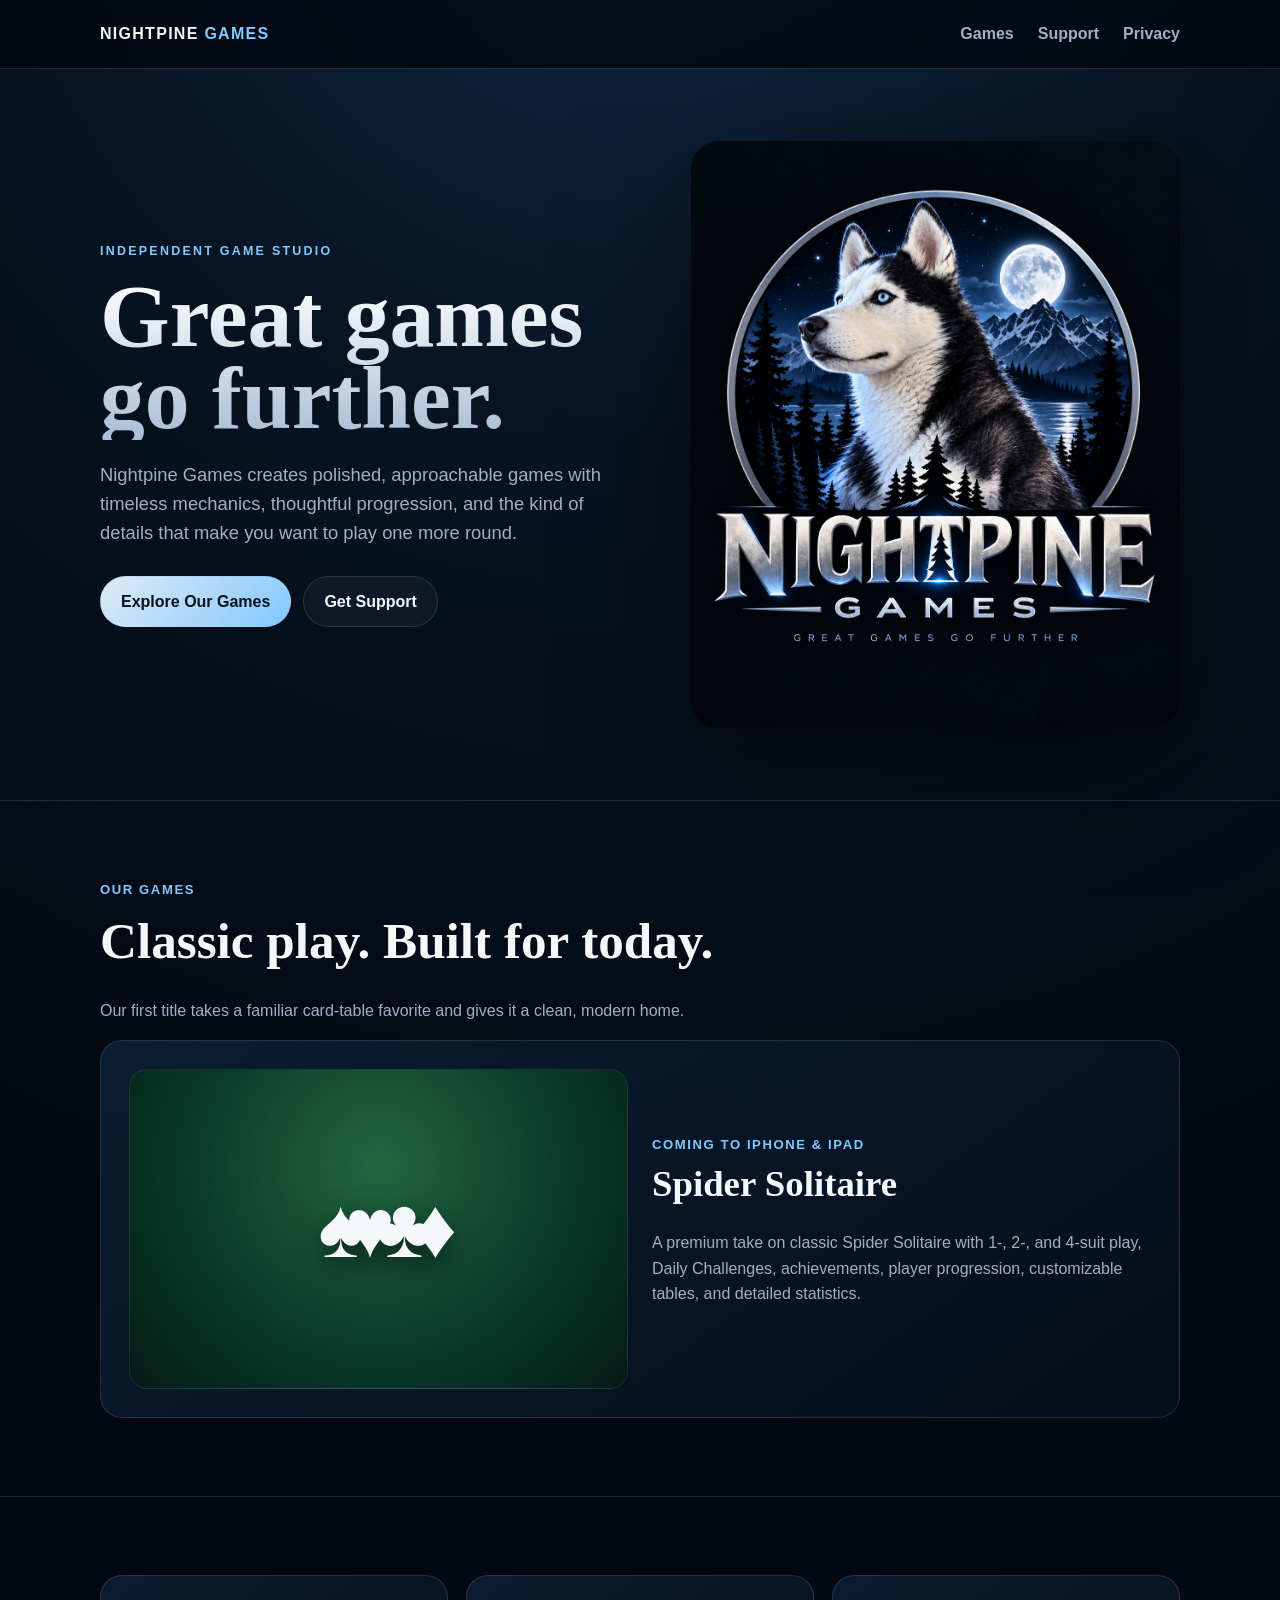
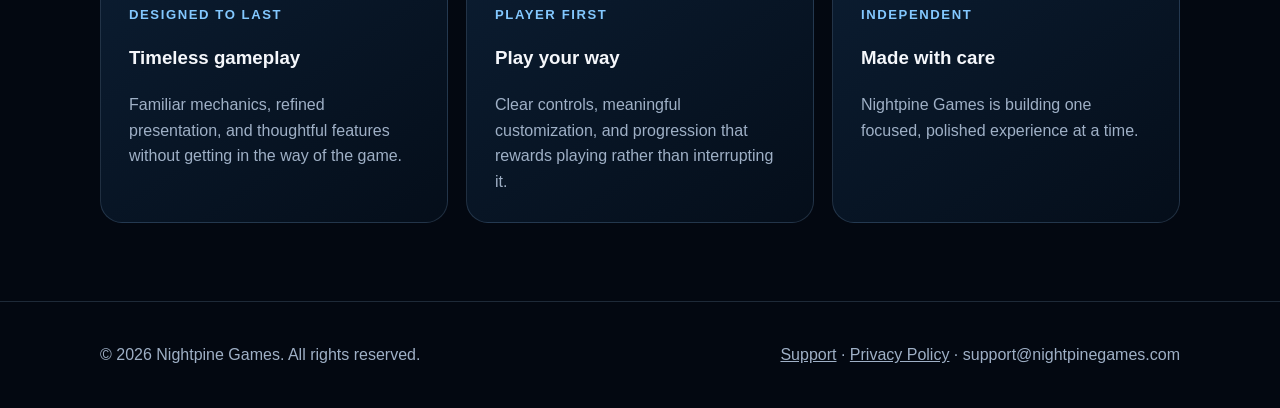
==== index.html @ f90f4d19 "Add files via upload" ====
<!doctype html><html lang="en"><head><meta charset="utf-8"><meta name="viewport" content="width=device-width,initial-scale=1"><title>Nightpine Games</title><meta name="description" content="Nightpine Games creates polished games built for one more hand, one more challenge, and one more win."><link rel="stylesheet" href="style.css"></head><body><header><nav class="wrap"><a class="brand" href="index.html">NIGHTPINE <span>GAMES</span></a><div class="links"><a href="#games">Games</a><a href="support.html">Support</a><a href="privacy.html">Privacy</a></div></nav></header><main><div class="wrap hero"><div class="hero-copy"><div class="eyebrow">Independent Game Studio</div><h1>Great games go further.</h1><p>Nightpine Games creates polished, approachable games with timeless mechanics, thoughtful progression, and the kind of details that make you want to play one more round.</p><div class="actions"><a class="btn primary" href="#games">Explore Our Games</a><a class="btn secondary" href="support.html">Get Support</a></div></div><img class="logo" src="nightpine-logo.png" alt="Nightpine Games logo featuring a husky, moonlit mountains and pine trees"></div><section id="games"><div class="wrap"><div class="meta">Our Games</div><h2>Classic play. Built for today.</h2><p class="lead">Our first title takes a familiar card-table favorite and gives it a clean, modern home.</p><div class="card game"><div class="game-art"><div class="cards">♠️♥️♣️♦️</div></div><div><div class="meta">Coming to iPhone & iPad</div><h2 style="font-size:2.3rem">Spider Solitaire</h2><p class="lead">A premium take on classic Spider Solitaire with 1-, 2-, and 4-suit play, Daily Challenges, achievements, player progression, customizable tables, and detailed statistics.</p></div></div></div></section><section><div class="wrap"><div class="grid"><div class="card"><div class="meta">Designed to Last</div><h3>Timeless gameplay</h3><p>Familiar mechanics, refined presentation, and thoughtful features without getting in the way of the game.</p></div><div class="card"><div class="meta">Player First</div><h3>Play your way</h3><p>Clear controls, meaningful customization, and progression that rewards playing rather than interrupting it.</p></div><div class="card"><div class="meta">Independent</div><h3>Made with care</h3><p>Nightpine Games is building one focused, polished experience at a time.</p></div></div></div></section></main><footer><div class="wrap"><div>© 2026 Nightpine Games. All rights reserved.</div><div><a href="support.html">Support</a> · <a href="privacy.html">Privacy Policy</a> · support@nightpinegames.com</div></div></footer></body></html>
---- style.css ----
:root{--bg:#030811;--panel:#071321;--text:#f5f7fb;--muted:#9fb0c6;--ice:#83c8ff;--silver:#d8e2ef;--line:rgba(153,196,232,.18)}*{box-sizing:border-box}html{scroll-behavior:smooth}body{margin:0;font-family:Inter,-apple-system,BlinkMacSystemFont,"Segoe UI",sans-serif;background:radial-gradient(circle at 50% -10%,#102b4a 0,#071321 28%,#030811 65%);color:var(--text);line-height:1.6}a{color:inherit}.wrap{width:min(1080px,calc(100% - 36px));margin:auto}header{position:sticky;top:0;z-index:10;background:rgba(3,8,17,.82);backdrop-filter:blur(16px);border-bottom:1px solid var(--line)}nav{height:68px;display:flex;align-items:center;justify-content:space-between}.brand{font-weight:800;letter-spacing:.08em;text-decoration:none}.brand span{color:var(--ice)}.links{display:flex;gap:24px}.links a{text-decoration:none;color:var(--muted);font-weight:600}.links a:hover{color:#fff}.hero{min-height:720px;display:grid;grid-template-columns:1.05fr .95fr;align-items:center;gap:50px;padding:72px 0}.eyebrow{color:var(--ice);font-weight:800;letter-spacing:.18em;font-size:.78rem;text-transform:uppercase}.hero h1{font-family:Georgia,serif;font-size:clamp(3.2rem,7vw,6.5rem);line-height:.92;margin:.15em 0 .22em;background:linear-gradient(#fff,#a9bed5);-webkit-background-clip:text;color:transparent}.hero p{font-size:1.15rem;color:var(--muted);max-width:620px}.logo{width:100%;filter:drop-shadow(0 30px 60px rgba(0,0,0,.5));border-radius:28px}.actions{display:flex;gap:12px;margin-top:28px;flex-wrap:wrap}.btn{display:inline-block;text-decoration:none;border-radius:999px;padding:12px 20px;font-weight:800;border:1px solid var(--line)}.btn.primary{background:linear-gradient(135deg,#dfeaf5,#83c8ff);color:#06111d}.btn.secondary{background:rgba(255,255,255,.04)}section{padding:78px 0;border-top:1px solid var(--line)}h2{font-family:Georgia,serif;font-size:clamp(2rem,4vw,3.4rem);margin:0 0 14px}.lead{color:var(--muted);max-width:720px}.card{background:linear-gradient(145deg,rgba(12,31,52,.9),rgba(5,15,27,.92));border:1px solid var(--line);border-radius:22px;padding:28px}.game{display:grid;grid-template-columns:1fr 1fr;gap:24px;align-items:center}.game-art{min-height:320px;border-radius:18px;background:radial-gradient(circle at 50% 30%,#236742,#0b3d2c 52%,#041b15);display:grid;place-items:center;border:1px solid rgba(255,255,255,.08);overflow:hidden}.cards{font-size:84px;letter-spacing:-18px;filter:drop-shadow(0 12px 16px #0008)}.meta{color:var(--ice);font-size:.82rem;letter-spacing:.12em;font-weight:800;text-transform:uppercase}.grid{display:grid;grid-template-columns:repeat(3,1fr);gap:18px}.grid .card p{color:var(--muted);margin-bottom:0}footer{padding:40px 0;color:var(--muted);border-top:1px solid var(--line)}footer .wrap{display:flex;justify-content:space-between;gap:24px;flex-wrap:wrap}.legal{padding:70px 0 100px}.legal article{max-width:820px}.legal h1{font-family:Georgia,serif;font-size:clamp(2.6rem,6vw,4.8rem);margin:.2em 0}.legal h2{font-family:inherit;font-size:1.25rem;margin-top:34px}.legal p,.legal li{color:var(--muted)}.legal a{color:var(--ice)}@media(max-width:760px){.links{gap:14px;font-size:.9rem}.hero{grid-template-columns:1fr;min-height:auto;padding:48px 0}.hero-copy{text-align:center}.hero p{margin-left:auto;margin-right:auto}.actions{justify-content:center}.logo{max-width:540px;margin:auto}.game,.grid{grid-template-columns:1fr}.game-art{min-height:240px}.cards{font-size:64px}}
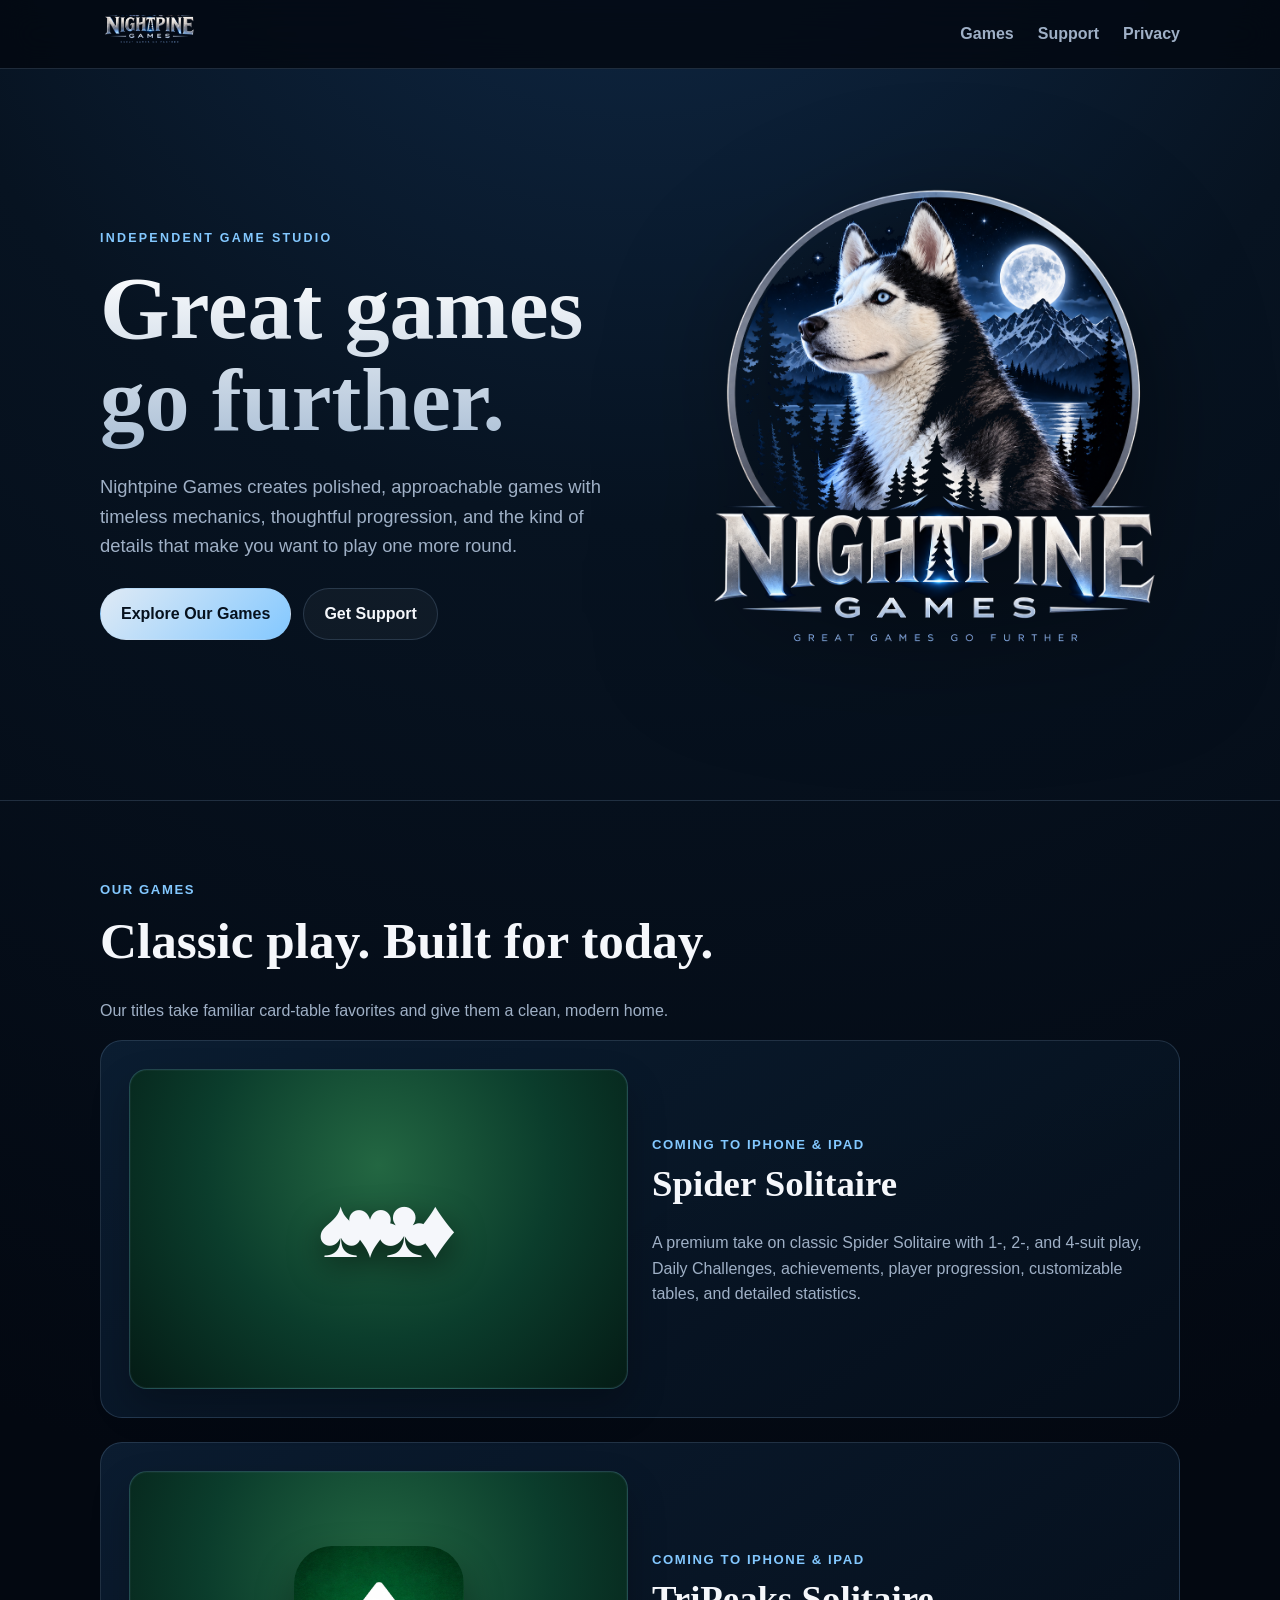
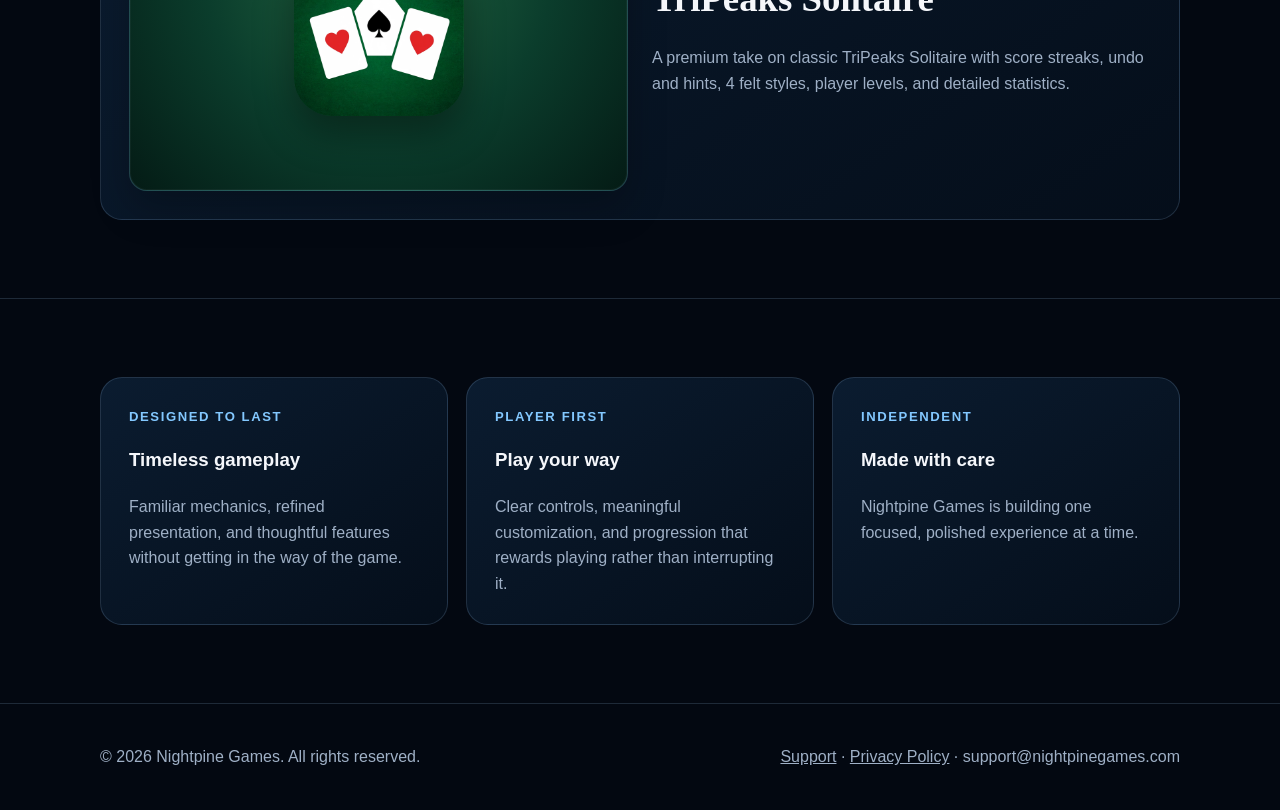
==== commit 4f689d61: "Add TriPeaks Solitaire card, transparent logo, nav logo with pine-tree-in-T - Replace nightpine-logo" ====
--- a/index.html
+++ b/index.html
@@ -1 +1 @@
-<!doctype html><html lang="en"><head><meta charset="utf-8"><meta name="viewport" content="width=device-width,initial-scale=1"><title>Nightpine Games</title><meta name="description" content="Nightpine Games creates polished games built for one more hand, one more challenge, and one more win."><link rel="stylesheet" href="style.css"></head><body><header><nav class="wrap"><a class="brand" href="index.html">NIGHTPINE <span>GAMES</span></a><div class="links"><a href="#games">Games</a><a href="support.html">Support</a><a href="privacy.html">Privacy</a></div></nav></header><main><div class="wrap hero"><div class="hero-copy"><div class="eyebrow">Independent Game Studio</div><h1>Great games go further.</h1><p>Nightpine Games creates polished, approachable games with timeless mechanics, thoughtful progression, and the kind of details that make you want to play one more round.</p><div class="actions"><a class="btn primary" href="#games">Explore Our Games</a><a class="btn secondary" href="support.html">Get Support</a></div></div><img class="logo" src="nightpine-logo.png" alt="Nightpine Games logo featuring a husky, moonlit mountains and pine trees"></div><section id="games"><div class="wrap"><div class="meta">Our Games</div><h2>Classic play. Built for today.</h2><p class="lead">Our first title takes a familiar card-table favorite and gives it a clean, modern home.</p><div class="card game"><div class="game-art"><div class="cards">♠️♥️♣️♦️</div></div><div><div class="meta">Coming to iPhone & iPad</div><h2 style="font-size:2.3rem">Spider Solitaire</h2><p class="lead">A premium take on classic Spider Solitaire with 1-, 2-, and 4-suit play, Daily Challenges, achievements, player progression, customizable tables, and detailed statistics.</p></div></div></div></section><section><div class="wrap"><div class="grid"><div class="card"><div class="meta">Designed to Last</div><h3>Timeless gameplay</h3><p>Familiar mechanics, refined presentation, and thoughtful features without getting in the way of the game.</p></div><div class="card"><div class="meta">Player First</div><h3>Play your way</h3><p>Clear controls, meaningful customization, and progression that rewards playing rather than interrupting it.</p></div><div class="card"><div class="meta">Independent</div><h3>Made with care</h3><p>Nightpine Games is building one focused, polished experience at a time.</p></div></div></div></section></main><footer><div class="wrap"><div>© 2026 Nightpine Games. All rights reserved.</div><div><a href="support.html">Support</a> · <a href="privacy.html">Privacy Policy</a> · support@nightpinegames.com</div></div></footer></body></html>
+<!doctype html><html lang="en"><head><meta charset="utf-8"><meta name="viewport" content="width=device-width,initial-scale=1"><title>Nightpine Games</title><meta name="description" content="Nightpine Games creates polished games built for one more hand, one more challenge, and one more win."><link rel="stylesheet" href="style.css"></head><body><header><nav class="wrap"><a class="brand" href="index.html"><img src="nightpine-nav-logo.png" alt="Nightpine Games" style="height:38px;display:block;"></a><div class="links"><a href="#games">Games</a><a href="support.html">Support</a><a href="privacy.html">Privacy</a></div></nav></header><main><div class="wrap hero"><div class="hero-copy"><div class="eyebrow">Independent Game Studio</div><h1>Great games go further.</h1><p>Nightpine Games creates polished, approachable games with timeless mechanics, thoughtful progression, and the kind of details that make you want to play one more round.</p><div class="actions"><a class="btn primary" href="#games">Explore Our Games</a><a class="btn secondary" href="support.html">Get Support</a></div></div><img class="logo" src="nightpine-logo.png" alt="Nightpine Games logo featuring a husky, moonlit mountains and pine trees"></div><section id="games"><div class="wrap"><div class="meta">Our Games</div><h2>Classic play. Built for today.</h2><p class="lead">Our titles take familiar card-table favorites and give them a clean, modern home.</p><div class="card game"><div class="game-art"><div class="cards">♠️♥️♣️♦️</div></div><div><div class="meta">Coming to iPhone & iPad</div><h2 style="font-size:2.3rem">Spider Solitaire</h2><p class="lead">A premium take on classic Spider Solitaire with 1-, 2-, and 4-suit play, Daily Challenges, achievements, player progression, customizable tables, and detailed statistics.</p></div></div><div class="card game" style="margin-top:24px;"><div class="game-art"><img src="tripeaks-icon.png" alt="TriPeaks Solitaire app icon" style="width:170px;height:170px;border-radius:38px;box-shadow:0 18px 38px rgba(0,0,0,.4);"></div><div><div class="meta">Coming to iPhone & iPad</div><h2 style="font-size:2.3rem">TriPeaks Solitaire</h2><p class="lead">A premium take on classic TriPeaks Solitaire with score streaks, undo and hints, 4 felt styles, player levels, and detailed statistics.</p></div></div></div></section><section><div class="wrap"><div class="grid"><div class="card"><div class="meta">Designed to Last</div><h3>Timeless gameplay</h3><p>Familiar mechanics, refined presentation, and thoughtful features without getting in the way of the game.</p></div><div class="card"><div class="meta">Player First</div><h3>Play your way</h3><p>Clear controls, meaningful customization, and progression that rewards playing rather than interrupting it.</p></div><div class="card"><div class="meta">Independent</div><h3>Made with care</h3><p>Nightpine Games is building one focused, polished experience at a time.</p></div></div></div></section></main><footer><div class="wrap"><div>© 2026 Nightpine Games. All rights reserved.</div><div><a href="support.html">Support</a> · <a href="privacy.html">Privacy Policy</a> · support@nightpinegames.com</div></div></footer></body></html>
--- a/style.css
+++ b/style.css
@@ -1 +1 @@
-:root{--bg:#030811;--panel:#071321;--text:#f5f7fb;--muted:#9fb0c6;--ice:#83c8ff;--silver:#d8e2ef;--line:rgba(153,196,232,.18)}*{box-sizing:border-box}html{scroll-behavior:smooth}body{margin:0;font-family:Inter,-apple-system,BlinkMacSystemFont,"Segoe UI",sans-serif;background:radial-gradient(circle at 50% -10%,#102b4a 0,#071321 28%,#030811 65%);color:var(--text);line-height:1.6}a{color:inherit}.wrap{width:min(1080px,calc(100% - 36px));margin:auto}header{position:sticky;top:0;z-index:10;background:rgba(3,8,17,.82);backdrop-filter:blur(16px);border-bottom:1px solid var(--line)}nav{height:68px;display:flex;align-items:center;justify-content:space-between}.brand{font-weight:800;letter-spacing:.08em;text-decoration:none}.brand span{color:var(--ice)}.links{display:flex;gap:24px}.links a{text-decoration:none;color:var(--muted);font-weight:600}.links a:hover{color:#fff}.hero{min-height:720px;display:grid;grid-template-columns:1.05fr .95fr;align-items:center;gap:50px;padding:72px 0}.eyebrow{color:var(--ice);font-weight:800;letter-spacing:.18em;font-size:.78rem;text-transform:uppercase}.hero h1{font-family:Georgia,serif;font-size:clamp(3.2rem,7vw,6.5rem);line-height:.92;margin:.15em 0 .22em;background:linear-gradient(#fff,#a9bed5);-webkit-background-clip:text;color:transparent}.hero p{font-size:1.15rem;color:var(--muted);max-width:620px}.logo{width:100%;filter:drop-shadow(0 30px 60px rgba(0,0,0,.5));border-radius:28px}.actions{display:flex;gap:12px;margin-top:28px;flex-wrap:wrap}.btn{display:inline-block;text-decoration:none;border-radius:999px;padding:12px 20px;font-weight:800;border:1px solid var(--line)}.btn.primary{background:linear-gradient(135deg,#dfeaf5,#83c8ff);color:#06111d}.btn.secondary{background:rgba(255,255,255,.04)}section{padding:78px 0;border-top:1px solid var(--line)}h2{font-family:Georgia,serif;font-size:clamp(2rem,4vw,3.4rem);margin:0 0 14px}.lead{color:var(--muted);max-width:720px}.card{background:linear-gradient(145deg,rgba(12,31,52,.9),rgba(5,15,27,.92));border:1px solid var(--line);border-radius:22px;padding:28px}.game{display:grid;grid-template-columns:1fr 1fr;gap:24px;align-items:center}.game-art{min-height:320px;border-radius:18px;background:radial-gradient(circle at 50% 30%,#236742,#0b3d2c 52%,#041b15);display:grid;place-items:center;border:1px solid rgba(255,255,255,.08);overflow:hidden}.cards{font-size:84px;letter-spacing:-18px;filter:drop-shadow(0 12px 16px #0008)}.meta{color:var(--ice);font-size:.82rem;letter-spacing:.12em;font-weight:800;text-transform:uppercase}.grid{display:grid;grid-template-columns:repeat(3,1fr);gap:18px}.grid .card p{color:var(--muted);margin-bottom:0}footer{padding:40px 0;color:var(--muted);border-top:1px solid var(--line)}footer .wrap{display:flex;justify-content:space-between;gap:24px;flex-wrap:wrap}.legal{padding:70px 0 100px}.legal article{max-width:820px}.legal h1{font-family:Georgia,serif;font-size:clamp(2.6rem,6vw,4.8rem);margin:.2em 0}.legal h2{font-family:inherit;font-size:1.25rem;margin-top:34px}.legal p,.legal li{color:var(--muted)}.legal a{color:var(--ice)}@media(max-width:760px){.links{gap:14px;font-size:.9rem}.hero{grid-template-columns:1fr;min-height:auto;padding:48px 0}.hero-copy{text-align:center}.hero p{margin-left:auto;margin-right:auto}.actions{justify-content:center}.logo{max-width:540px;margin:auto}.game,.grid{grid-template-columns:1fr}.game-art{min-height:240px}.cards{font-size:64px}}
+:root{--bg:#030811;--panel:#071321;--text:#f5f7fb;--muted:#9fb0c6;--ice:#83c8ff;--silver:#d8e2ef;--line:rgba(153,196,232,.18)}*{box-sizing:border-box}html{scroll-behavior:smooth}body{margin:0;font-family:Inter,-apple-system,BlinkMacSystemFont,"Segoe UI",sans-serif;background:radial-gradient(circle at 50% -10%,#102b4a 0,#071321 28%,#030811 65%);color:var(--text);line-height:1.6}a{color:inherit}.wrap{width:min(1080px,calc(100% - 36px));margin:auto}header{position:sticky;top:0;z-index:10;background:rgba(3,8,17,.82);backdrop-filter:blur(16px);border-bottom:1px solid var(--line)}nav{height:68px;display:flex;align-items:center;justify-content:space-between}.brand{font-weight:800;letter-spacing:.08em;text-decoration:none}.brand span{color:var(--ice)}.links{display:flex;gap:24px}.links a{text-decoration:none;color:var(--muted);font-weight:600}.links a:hover{color:#fff}.hero{min-height:720px;display:grid;grid-template-columns:1.05fr .95fr;align-items:center;gap:50px;padding:72px 0}.eyebrow{color:var(--ice);font-weight:800;letter-spacing:.18em;font-size:.78rem;text-transform:uppercase}.hero h1{font-family:Georgia,serif;font-size:clamp(3.2rem,7vw,6.5rem);line-height:1.02;margin:.15em 0 .22em;padding-bottom:.08em;background:linear-gradient(#fff,#a9bed5);-webkit-background-clip:text;color:transparent}.hero p{font-size:1.15rem;color:var(--muted);max-width:620px}.logo{width:100%;filter:drop-shadow(0 30px 60px rgba(0,0,0,.5));border-radius:28px}.actions{display:flex;gap:12px;margin-top:28px;flex-wrap:wrap}.btn{display:inline-block;text-decoration:none;border-radius:999px;padding:12px 20px;font-weight:800;border:1px solid var(--line)}.btn.primary{background:linear-gradient(135deg,#dfeaf5,#83c8ff);color:#06111d}.btn.secondary{background:rgba(255,255,255,.04)}section{padding:78px 0;border-top:1px solid var(--line);scroll-margin-top:68px}h2{font-family:Georgia,serif;font-size:clamp(2rem,4vw,3.4rem);margin:0 0 14px}.lead{color:var(--muted);max-width:720px}.card{background:linear-gradient(145deg,rgba(12,31,52,.9),rgba(5,15,27,.92));border:1px solid var(--line);border-radius:22px;padding:28px}.game{display:grid;grid-template-columns:1fr 1fr;gap:24px;align-items:center}.game-art{min-height:320px;border-radius:18px;background:radial-gradient(circle at 50% 30%,#236742,#0b3d2c 52%,#041b15);display:grid;place-items:center;border:1px solid rgba(131,200,255,.22);box-shadow:inset 0 0 0 1px rgba(216,226,239,.04),0 18px 38px rgba(0,0,0,.24);overflow:hidden}.cards{font-size:84px;letter-spacing:-18px;filter:drop-shadow(0 12px 16px #0008)}.meta{color:var(--ice);font-size:.82rem;letter-spacing:.12em;font-weight:800;text-transform:uppercase}.grid{display:grid;grid-template-columns:repeat(3,1fr);gap:18px}.grid .card p{color:var(--muted);margin-bottom:0}footer{padding:40px 0;color:var(--muted);border-top:1px solid var(--line)}footer .wrap{display:flex;justify-content:space-between;gap:24px;flex-wrap:wrap}.legal{padding:70px 0 100px}.legal article{max-width:820px}.legal h1{font-family:Georgia,serif;font-size:clamp(2.6rem,6vw,4.8rem);margin:.2em 0}.legal h2{font-family:inherit;font-size:1.25rem;margin-top:34px}.legal p,.legal li{color:var(--muted)}.legal a{color:var(--ice)}@media(max-width:760px){.links{gap:14px;font-size:.9rem}.hero{grid-template-columns:1fr;min-height:auto;padding:48px 0}.hero-copy{text-align:center}.hero p{margin-left:auto;margin-right:auto}.actions{justify-content:center}.logo{max-width:540px;margin:auto}.game,.grid{grid-template-columns:1fr}.game-art{min-height:240px}.cards{font-size:64px}}
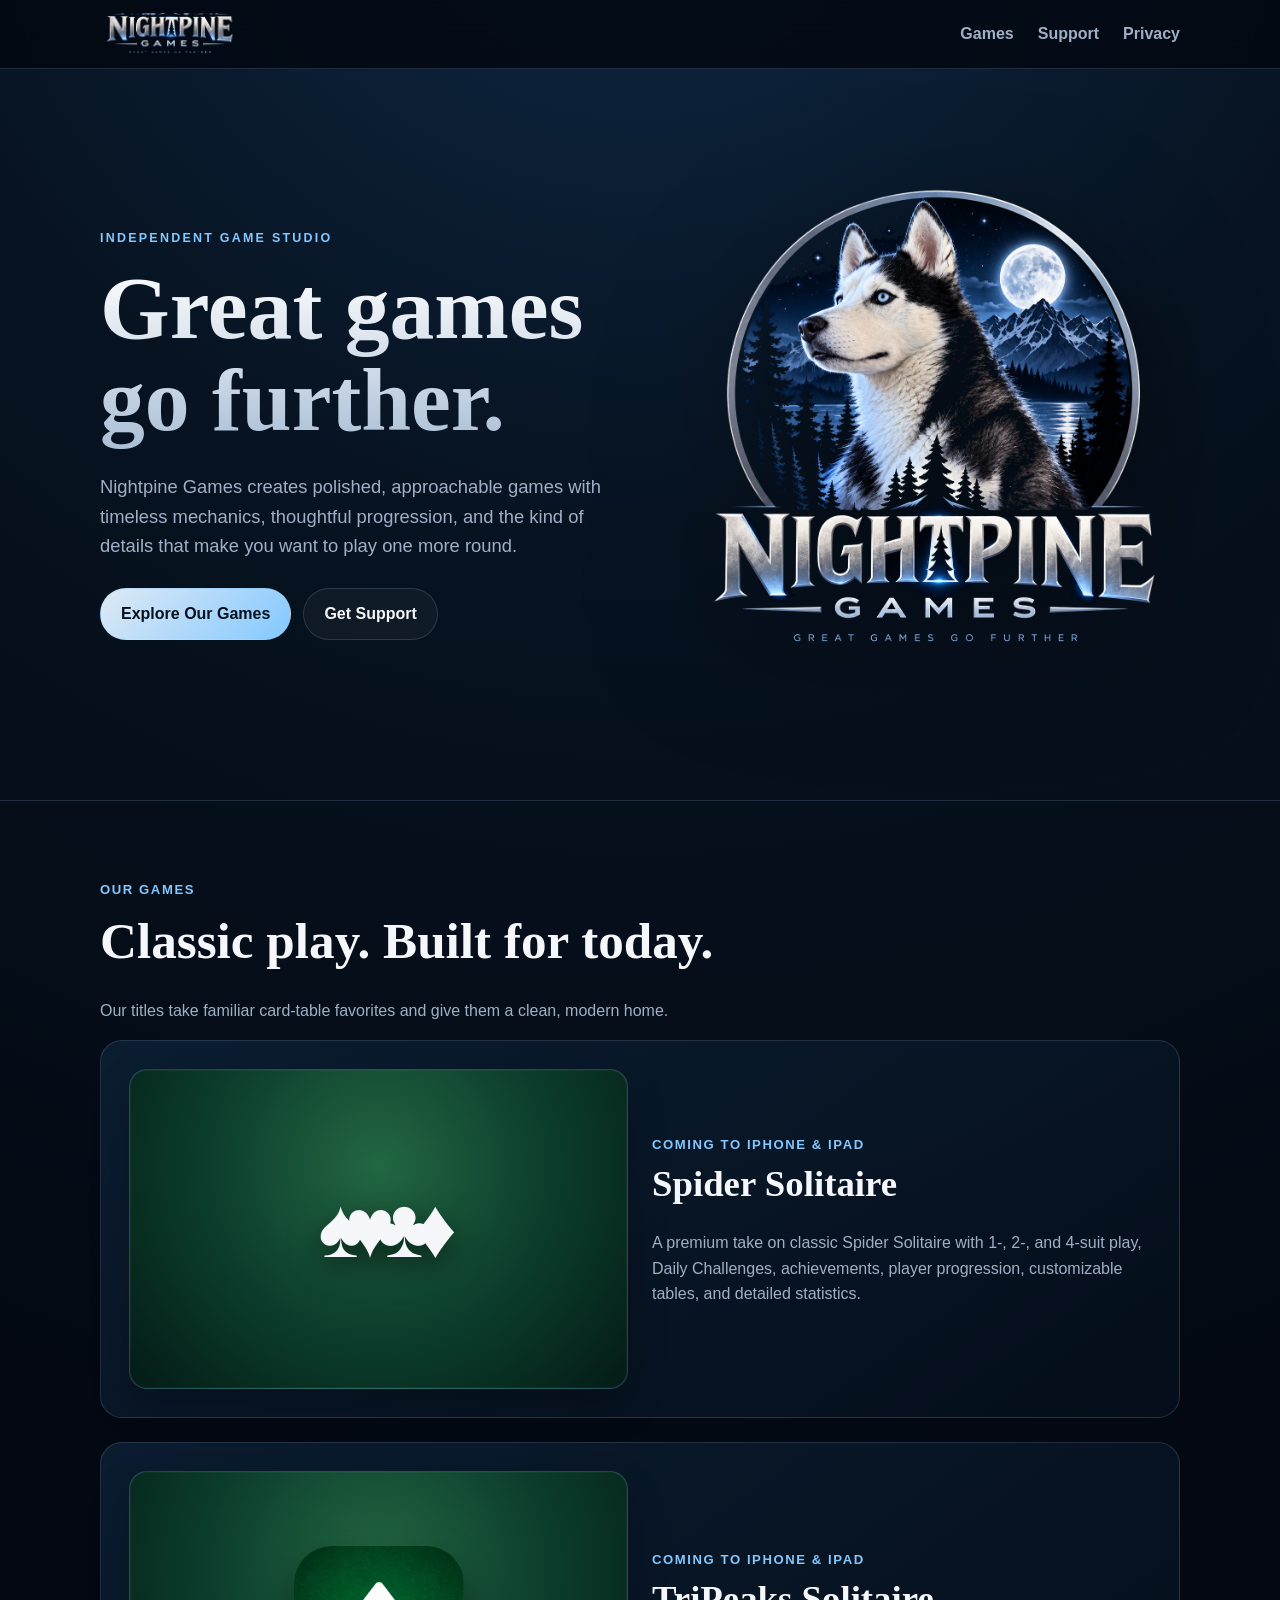
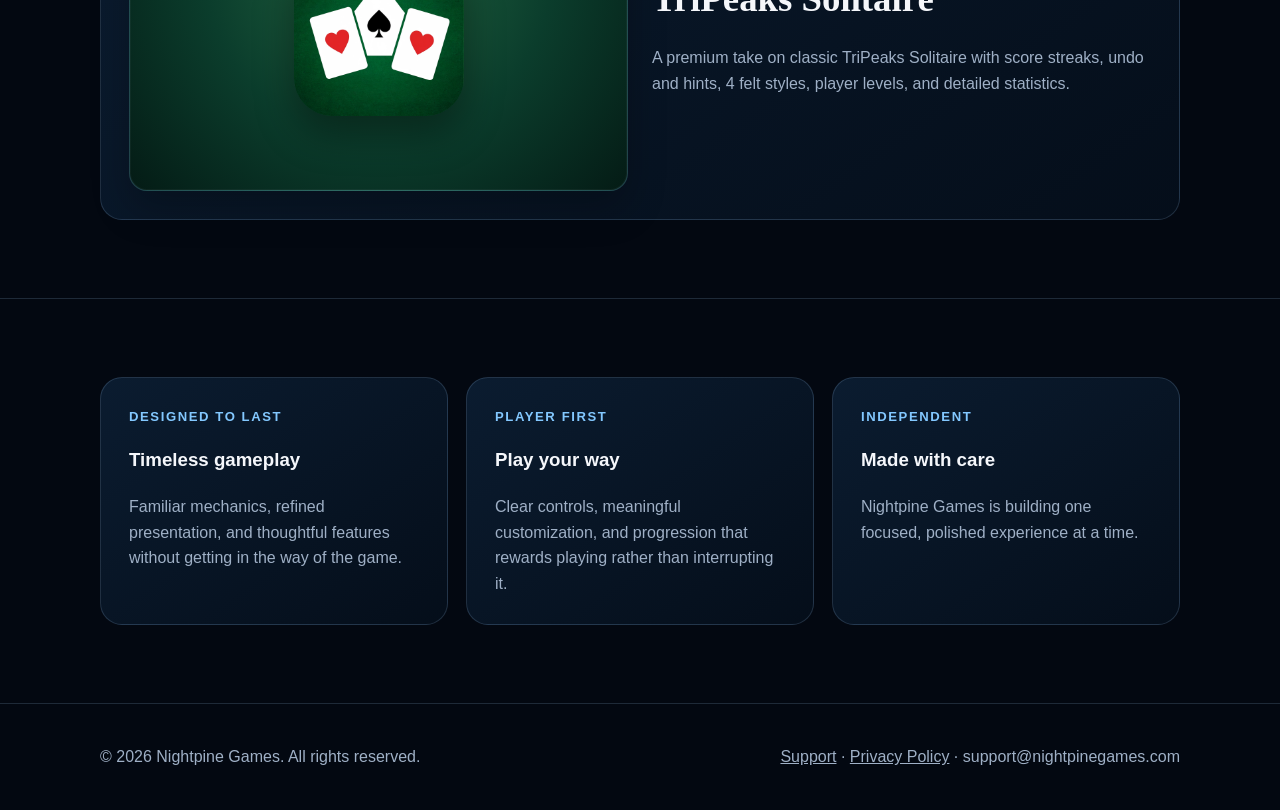
==== commit d83e236b: "Tighter nav logo crop (no tagline), bump to 42px for readability" ====
--- a/index.html
+++ b/index.html
@@ -1 +1 @@
-<!doctype html><html lang="en"><head><meta charset="utf-8"><meta name="viewport" content="width=device-width,initial-scale=1"><title>Nightpine Games</title><meta name="description" content="Nightpine Games creates polished games built for one more hand, one more challenge, and one more win."><link rel="stylesheet" href="style.css"></head><body><header><nav class="wrap"><a class="brand" href="index.html"><img src="nightpine-nav-logo.png" alt="Nightpine Games" style="height:38px;display:block;"></a><div class="links"><a href="#games">Games</a><a href="support.html">Support</a><a href="privacy.html">Privacy</a></div></nav></header><main><div class="wrap hero"><div class="hero-copy"><div class="eyebrow">Independent Game Studio</div><h1>Great games go further.</h1><p>Nightpine Games creates polished, approachable games with timeless mechanics, thoughtful progression, and the kind of details that make you want to play one more round.</p><div class="actions"><a class="btn primary" href="#games">Explore Our Games</a><a class="btn secondary" href="support.html">Get Support</a></div></div><img class="logo" src="nightpine-logo.png" alt="Nightpine Games logo featuring a husky, moonlit mountains and pine trees"></div><section id="games"><div class="wrap"><div class="meta">Our Games</div><h2>Classic play. Built for today.</h2><p class="lead">Our titles take familiar card-table favorites and give them a clean, modern home.</p><div class="card game"><div class="game-art"><div class="cards">♠️♥️♣️♦️</div></div><div><div class="meta">Coming to iPhone & iPad</div><h2 style="font-size:2.3rem">Spider Solitaire</h2><p class="lead">A premium take on classic Spider Solitaire with 1-, 2-, and 4-suit play, Daily Challenges, achievements, player progression, customizable tables, and detailed statistics.</p></div></div><div class="card game" style="margin-top:24px;"><div class="game-art"><img src="tripeaks-icon.png" alt="TriPeaks Solitaire app icon" style="width:170px;height:170px;border-radius:38px;box-shadow:0 18px 38px rgba(0,0,0,.4);"></div><div><div class="meta">Coming to iPhone & iPad</div><h2 style="font-size:2.3rem">TriPeaks Solitaire</h2><p class="lead">A premium take on classic TriPeaks Solitaire with score streaks, undo and hints, 4 felt styles, player levels, and detailed statistics.</p></div></div></div></section><section><div class="wrap"><div class="grid"><div class="card"><div class="meta">Designed to Last</div><h3>Timeless gameplay</h3><p>Familiar mechanics, refined presentation, and thoughtful features without getting in the way of the game.</p></div><div class="card"><div class="meta">Player First</div><h3>Play your way</h3><p>Clear controls, meaningful customization, and progression that rewards playing rather than interrupting it.</p></div><div class="card"><div class="meta">Independent</div><h3>Made with care</h3><p>Nightpine Games is building one focused, polished experience at a time.</p></div></div></div></section></main><footer><div class="wrap"><div>© 2026 Nightpine Games. All rights reserved.</div><div><a href="support.html">Support</a> · <a href="privacy.html">Privacy Policy</a> · support@nightpinegames.com</div></div></footer></body></html>
+<!doctype html><html lang="en"><head><meta charset="utf-8"><meta name="viewport" content="width=device-width,initial-scale=1"><title>Nightpine Games</title><meta name="description" content="Nightpine Games creates polished games built for one more hand, one more challenge, and one more win."><link rel="stylesheet" href="style.css"></head><body><header><nav class="wrap"><a class="brand" href="index.html"><img src="nightpine-nav-logo.png" alt="Nightpine Games" style="height:42px;display:block;"></a><div class="links"><a href="#games">Games</a><a href="support.html">Support</a><a href="privacy.html">Privacy</a></div></nav></header><main><div class="wrap hero"><div class="hero-copy"><div class="eyebrow">Independent Game Studio</div><h1>Great games go further.</h1><p>Nightpine Games creates polished, approachable games with timeless mechanics, thoughtful progression, and the kind of details that make you want to play one more round.</p><div class="actions"><a class="btn primary" href="#games">Explore Our Games</a><a class="btn secondary" href="support.html">Get Support</a></div></div><img class="logo" src="nightpine-logo.png" alt="Nightpine Games logo featuring a husky, moonlit mountains and pine trees"></div><section id="games"><div class="wrap"><div class="meta">Our Games</div><h2>Classic play. Built for today.</h2><p class="lead">Our titles take familiar card-table favorites and give them a clean, modern home.</p><div class="card game"><div class="game-art"><div class="cards">♠️♥️♣️♦️</div></div><div><div class="meta">Coming to iPhone & iPad</div><h2 style="font-size:2.3rem">Spider Solitaire</h2><p class="lead">A premium take on classic Spider Solitaire with 1-, 2-, and 4-suit play, Daily Challenges, achievements, player progression, customizable tables, and detailed statistics.</p></div></div><div class="card game" style="margin-top:24px;"><div class="game-art"><img src="tripeaks-icon.png" alt="TriPeaks Solitaire app icon" style="width:170px;height:170px;border-radius:38px;box-shadow:0 18px 38px rgba(0,0,0,.4);"></div><div><div class="meta">Coming to iPhone & iPad</div><h2 style="font-size:2.3rem">TriPeaks Solitaire</h2><p class="lead">A premium take on classic TriPeaks Solitaire with score streaks, undo and hints, 4 felt styles, player levels, and detailed statistics.</p></div></div></div></section><section><div class="wrap"><div class="grid"><div class="card"><div class="meta">Designed to Last</div><h3>Timeless gameplay</h3><p>Familiar mechanics, refined presentation, and thoughtful features without getting in the way of the game.</p></div><div class="card"><div class="meta">Player First</div><h3>Play your way</h3><p>Clear controls, meaningful customization, and progression that rewards playing rather than interrupting it.</p></div><div class="card"><div class="meta">Independent</div><h3>Made with care</h3><p>Nightpine Games is building one focused, polished experience at a time.</p></div></div></div></section></main><footer><div class="wrap"><div>© 2026 Nightpine Games. All rights reserved.</div><div><a href="support.html">Support</a> · <a href="privacy.html">Privacy Policy</a> · support@nightpinegames.com</div></div></footer></body></html>
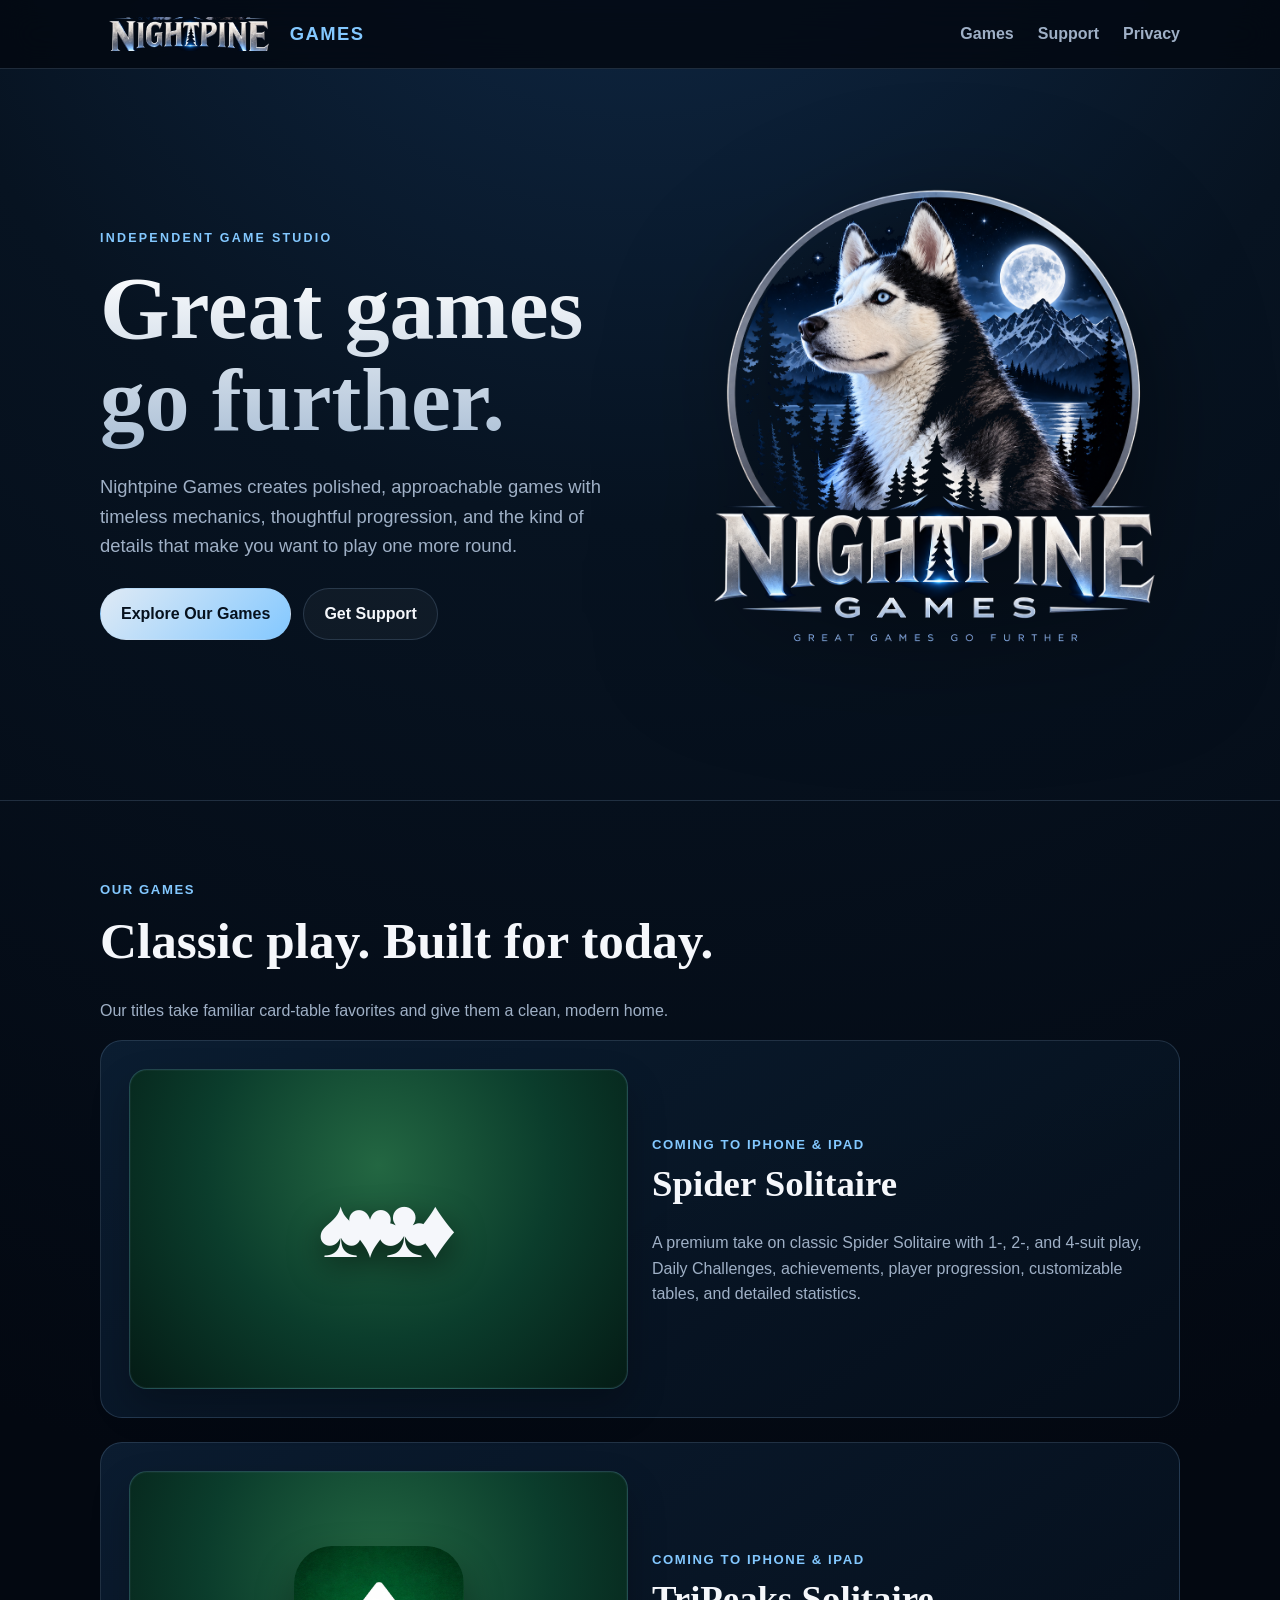
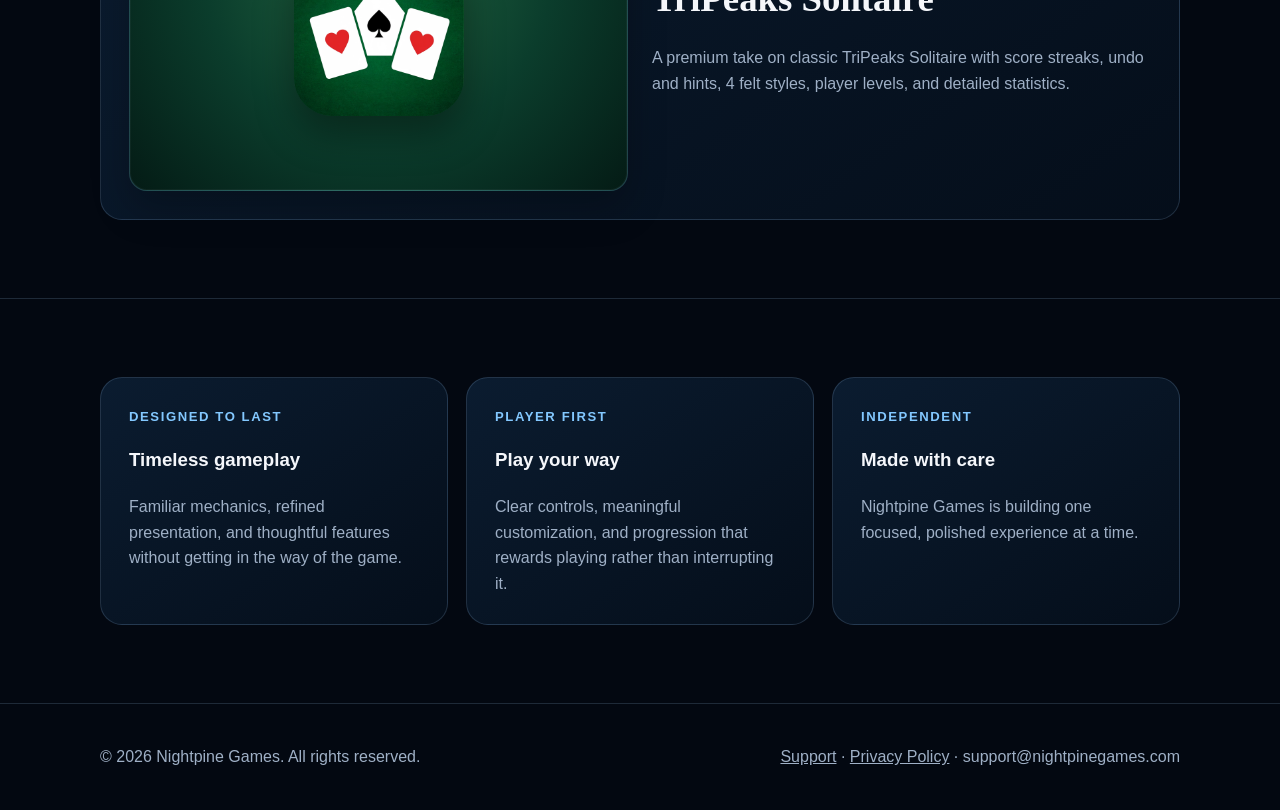
==== commit 73c3c268: "Nav: NIGHTPINE image + GAMES text side by side" ====
--- a/index.html
+++ b/index.html
@@ -1 +1 @@
-<!doctype html><html lang="en"><head><meta charset="utf-8"><meta name="viewport" content="width=device-width,initial-scale=1"><title>Nightpine Games</title><meta name="description" content="Nightpine Games creates polished games built for one more hand, one more challenge, and one more win."><link rel="stylesheet" href="style.css"></head><body><header><nav class="wrap"><a class="brand" href="index.html"><img src="nightpine-nav-logo.png" alt="Nightpine Games" style="height:42px;display:block;"></a><div class="links"><a href="#games">Games</a><a href="support.html">Support</a><a href="privacy.html">Privacy</a></div></nav></header><main><div class="wrap hero"><div class="hero-copy"><div class="eyebrow">Independent Game Studio</div><h1>Great games go further.</h1><p>Nightpine Games creates polished, approachable games with timeless mechanics, thoughtful progression, and the kind of details that make you want to play one more round.</p><div class="actions"><a class="btn primary" href="#games">Explore Our Games</a><a class="btn secondary" href="support.html">Get Support</a></div></div><img class="logo" src="nightpine-logo.png" alt="Nightpine Games logo featuring a husky, moonlit mountains and pine trees"></div><section id="games"><div class="wrap"><div class="meta">Our Games</div><h2>Classic play. Built for today.</h2><p class="lead">Our titles take familiar card-table favorites and give them a clean, modern home.</p><div class="card game"><div class="game-art"><div class="cards">♠️♥️♣️♦️</div></div><div><div class="meta">Coming to iPhone & iPad</div><h2 style="font-size:2.3rem">Spider Solitaire</h2><p class="lead">A premium take on classic Spider Solitaire with 1-, 2-, and 4-suit play, Daily Challenges, achievements, player progression, customizable tables, and detailed statistics.</p></div></div><div class="card game" style="margin-top:24px;"><div class="game-art"><img src="tripeaks-icon.png" alt="TriPeaks Solitaire app icon" style="width:170px;height:170px;border-radius:38px;box-shadow:0 18px 38px rgba(0,0,0,.4);"></div><div><div class="meta">Coming to iPhone & iPad</div><h2 style="font-size:2.3rem">TriPeaks Solitaire</h2><p class="lead">A premium take on classic TriPeaks Solitaire with score streaks, undo and hints, 4 felt styles, player levels, and detailed statistics.</p></div></div></div></section><section><div class="wrap"><div class="grid"><div class="card"><div class="meta">Designed to Last</div><h3>Timeless gameplay</h3><p>Familiar mechanics, refined presentation, and thoughtful features without getting in the way of the game.</p></div><div class="card"><div class="meta">Player First</div><h3>Play your way</h3><p>Clear controls, meaningful customization, and progression that rewards playing rather than interrupting it.</p></div><div class="card"><div class="meta">Independent</div><h3>Made with care</h3><p>Nightpine Games is building one focused, polished experience at a time.</p></div></div></div></section></main><footer><div class="wrap"><div>© 2026 Nightpine Games. All rights reserved.</div><div><a href="support.html">Support</a> · <a href="privacy.html">Privacy Policy</a> · support@nightpinegames.com</div></div></footer></body></html>
+<!doctype html><html lang="en"><head><meta charset="utf-8"><meta name="viewport" content="width=device-width,initial-scale=1"><title>Nightpine Games</title><meta name="description" content="Nightpine Games creates polished games built for one more hand, one more challenge, and one more win."><link rel="stylesheet" href="style.css"></head><body><header><nav class="wrap"><a class="brand" href="index.html" style="display:flex;align-items:center;gap:12px;"><img src="nightpine-nav-logo.png" alt="Nightpine" style="height:34px;display:block;"><span style="font-weight:800;letter-spacing:.08em;font-size:1.15rem;color:#83c8ff;">GAMES</span></a><div class="links"><a href="#games">Games</a><a href="support.html">Support</a><a href="privacy.html">Privacy</a></div></nav></header><main><div class="wrap hero"><div class="hero-copy"><div class="eyebrow">Independent Game Studio</div><h1>Great games go further.</h1><p>Nightpine Games creates polished, approachable games with timeless mechanics, thoughtful progression, and the kind of details that make you want to play one more round.</p><div class="actions"><a class="btn primary" href="#games">Explore Our Games</a><a class="btn secondary" href="support.html">Get Support</a></div></div><img class="logo" src="nightpine-logo.png" alt="Nightpine Games logo featuring a husky, moonlit mountains and pine trees"></div><section id="games"><div class="wrap"><div class="meta">Our Games</div><h2>Classic play. Built for today.</h2><p class="lead">Our titles take familiar card-table favorites and give them a clean, modern home.</p><div class="card game"><div class="game-art"><div class="cards">♠️♥️♣️♦️</div></div><div><div class="meta">Coming to iPhone & iPad</div><h2 style="font-size:2.3rem">Spider Solitaire</h2><p class="lead">A premium take on classic Spider Solitaire with 1-, 2-, and 4-suit play, Daily Challenges, achievements, player progression, customizable tables, and detailed statistics.</p></div></div><div class="card game" style="margin-top:24px;"><div class="game-art"><img src="tripeaks-icon.png" alt="TriPeaks Solitaire app icon" style="width:170px;height:170px;border-radius:38px;box-shadow:0 18px 38px rgba(0,0,0,.4);"></div><div><div class="meta">Coming to iPhone & iPad</div><h2 style="font-size:2.3rem">TriPeaks Solitaire</h2><p class="lead">A premium take on classic TriPeaks Solitaire with score streaks, undo and hints, 4 felt styles, player levels, and detailed statistics.</p></div></div></div></section><section><div class="wrap"><div class="grid"><div class="card"><div class="meta">Designed to Last</div><h3>Timeless gameplay</h3><p>Familiar mechanics, refined presentation, and thoughtful features without getting in the way of the game.</p></div><div class="card"><div class="meta">Player First</div><h3>Play your way</h3><p>Clear controls, meaningful customization, and progression that rewards playing rather than interrupting it.</p></div><div class="card"><div class="meta">Independent</div><h3>Made with care</h3><p>Nightpine Games is building one focused, polished experience at a time.</p></div></div></div></section></main><footer><div class="wrap"><div>© 2026 Nightpine Games. All rights reserved.</div><div><a href="support.html">Support</a> · <a href="privacy.html">Privacy Policy</a> · support@nightpinegames.com</div></div></footer></body></html>
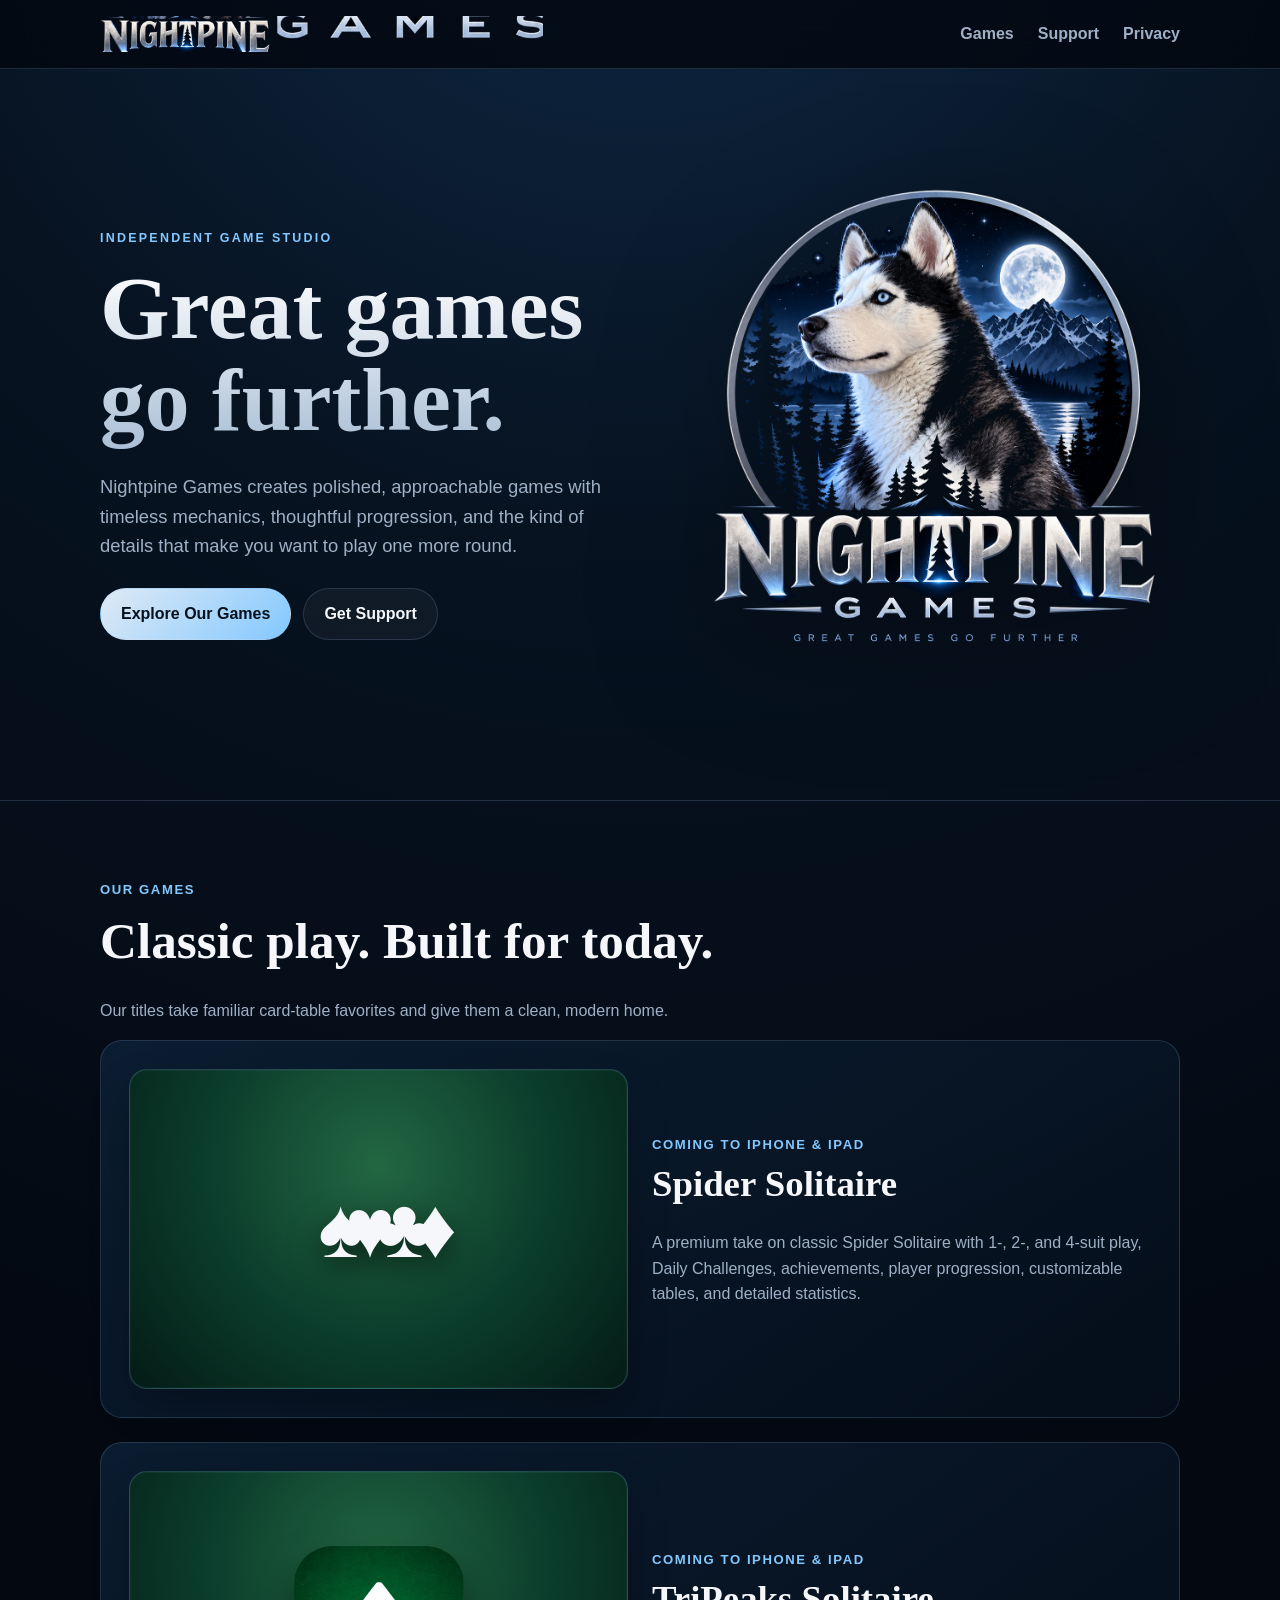
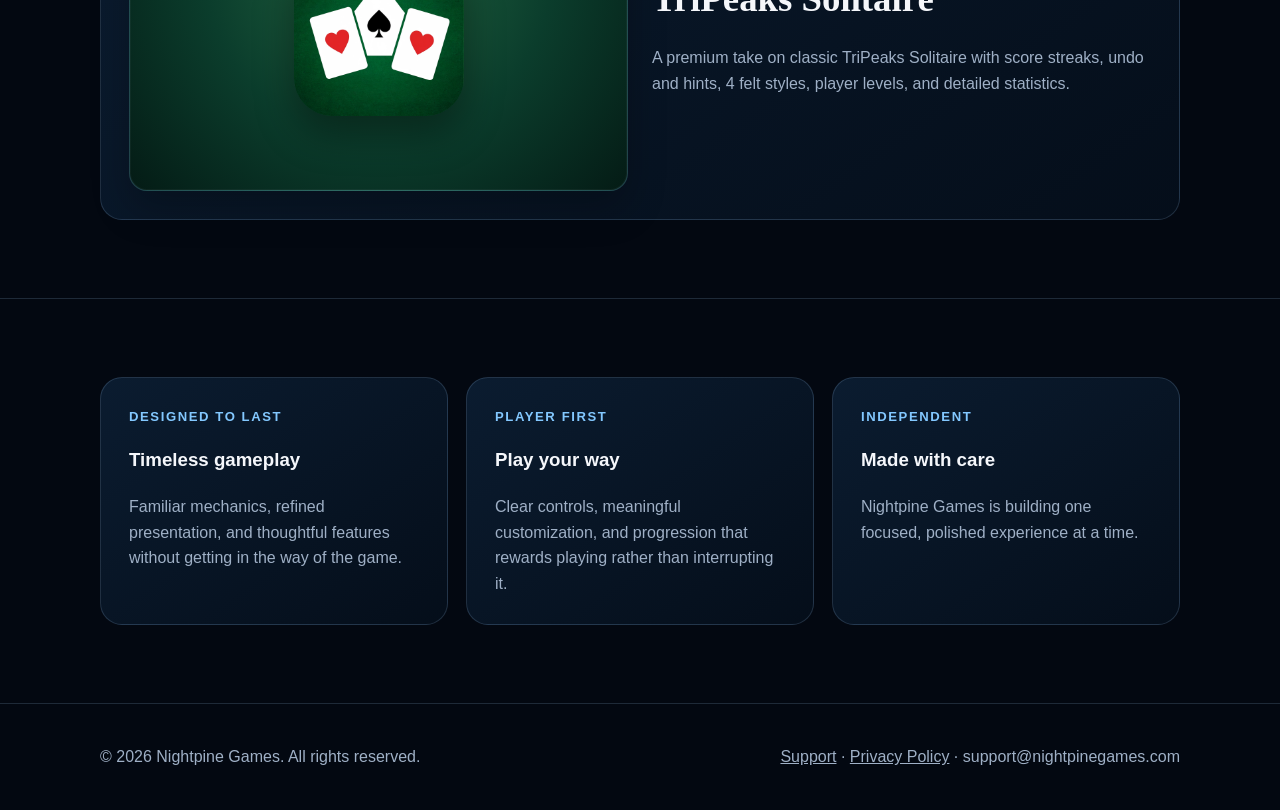
==== commit 668cdd0d: "Nav: single NIGHTPINE GAMES metallic logo image, one line" ====
--- a/index.html
+++ b/index.html
@@ -1 +1 @@
-<!doctype html><html lang="en"><head><meta charset="utf-8"><meta name="viewport" content="width=device-width,initial-scale=1"><title>Nightpine Games</title><meta name="description" content="Nightpine Games creates polished games built for one more hand, one more challenge, and one more win."><link rel="stylesheet" href="style.css"></head><body><header><nav class="wrap"><a class="brand" href="index.html" style="display:flex;align-items:center;gap:12px;"><img src="nightpine-nav-logo.png" alt="Nightpine" style="height:34px;display:block;"><span style="font-weight:800;letter-spacing:.08em;font-size:1.15rem;color:#83c8ff;">GAMES</span></a><div class="links"><a href="#games">Games</a><a href="support.html">Support</a><a href="privacy.html">Privacy</a></div></nav></header><main><div class="wrap hero"><div class="hero-copy"><div class="eyebrow">Independent Game Studio</div><h1>Great games go further.</h1><p>Nightpine Games creates polished, approachable games with timeless mechanics, thoughtful progression, and the kind of details that make you want to play one more round.</p><div class="actions"><a class="btn primary" href="#games">Explore Our Games</a><a class="btn secondary" href="support.html">Get Support</a></div></div><img class="logo" src="nightpine-logo.png" alt="Nightpine Games logo featuring a husky, moonlit mountains and pine trees"></div><section id="games"><div class="wrap"><div class="meta">Our Games</div><h2>Classic play. Built for today.</h2><p class="lead">Our titles take familiar card-table favorites and give them a clean, modern home.</p><div class="card game"><div class="game-art"><div class="cards">♠️♥️♣️♦️</div></div><div><div class="meta">Coming to iPhone & iPad</div><h2 style="font-size:2.3rem">Spider Solitaire</h2><p class="lead">A premium take on classic Spider Solitaire with 1-, 2-, and 4-suit play, Daily Challenges, achievements, player progression, customizable tables, and detailed statistics.</p></div></div><div class="card game" style="margin-top:24px;"><div class="game-art"><img src="tripeaks-icon.png" alt="TriPeaks Solitaire app icon" style="width:170px;height:170px;border-radius:38px;box-shadow:0 18px 38px rgba(0,0,0,.4);"></div><div><div class="meta">Coming to iPhone & iPad</div><h2 style="font-size:2.3rem">TriPeaks Solitaire</h2><p class="lead">A premium take on classic TriPeaks Solitaire with score streaks, undo and hints, 4 felt styles, player levels, and detailed statistics.</p></div></div></div></section><section><div class="wrap"><div class="grid"><div class="card"><div class="meta">Designed to Last</div><h3>Timeless gameplay</h3><p>Familiar mechanics, refined presentation, and thoughtful features without getting in the way of the game.</p></div><div class="card"><div class="meta">Player First</div><h3>Play your way</h3><p>Clear controls, meaningful customization, and progression that rewards playing rather than interrupting it.</p></div><div class="card"><div class="meta">Independent</div><h3>Made with care</h3><p>Nightpine Games is building one focused, polished experience at a time.</p></div></div></div></section></main><footer><div class="wrap"><div>© 2026 Nightpine Games. All rights reserved.</div><div><a href="support.html">Support</a> · <a href="privacy.html">Privacy Policy</a> · support@nightpinegames.com</div></div></footer></body></html>
+<!doctype html><html lang="en"><head><meta charset="utf-8"><meta name="viewport" content="width=device-width,initial-scale=1"><title>Nightpine Games</title><meta name="description" content="Nightpine Games creates polished games built for one more hand, one more challenge, and one more win."><link rel="stylesheet" href="style.css"></head><body><header><nav class="wrap"><a class="brand" href="index.html"><img src="nightpine-nav-logo.png" alt="Nightpine Games" style="height:36px;display:block;"></a><div class="links"><a href="#games">Games</a><a href="support.html">Support</a><a href="privacy.html">Privacy</a></div></nav></header><main><div class="wrap hero"><div class="hero-copy"><div class="eyebrow">Independent Game Studio</div><h1>Great games go further.</h1><p>Nightpine Games creates polished, approachable games with timeless mechanics, thoughtful progression, and the kind of details that make you want to play one more round.</p><div class="actions"><a class="btn primary" href="#games">Explore Our Games</a><a class="btn secondary" href="support.html">Get Support</a></div></div><img class="logo" src="nightpine-logo.png" alt="Nightpine Games logo featuring a husky, moonlit mountains and pine trees"></div><section id="games"><div class="wrap"><div class="meta">Our Games</div><h2>Classic play. Built for today.</h2><p class="lead">Our titles take familiar card-table favorites and give them a clean, modern home.</p><div class="card game"><div class="game-art"><div class="cards">♠️♥️♣️♦️</div></div><div><div class="meta">Coming to iPhone & iPad</div><h2 style="font-size:2.3rem">Spider Solitaire</h2><p class="lead">A premium take on classic Spider Solitaire with 1-, 2-, and 4-suit play, Daily Challenges, achievements, player progression, customizable tables, and detailed statistics.</p></div></div><div class="card game" style="margin-top:24px;"><div class="game-art"><img src="tripeaks-icon.png" alt="TriPeaks Solitaire app icon" style="width:170px;height:170px;border-radius:38px;box-shadow:0 18px 38px rgba(0,0,0,.4);"></div><div><div class="meta">Coming to iPhone & iPad</div><h2 style="font-size:2.3rem">TriPeaks Solitaire</h2><p class="lead">A premium take on classic TriPeaks Solitaire with score streaks, undo and hints, 4 felt styles, player levels, and detailed statistics.</p></div></div></div></section><section><div class="wrap"><div class="grid"><div class="card"><div class="meta">Designed to Last</div><h3>Timeless gameplay</h3><p>Familiar mechanics, refined presentation, and thoughtful features without getting in the way of the game.</p></div><div class="card"><div class="meta">Player First</div><h3>Play your way</h3><p>Clear controls, meaningful customization, and progression that rewards playing rather than interrupting it.</p></div><div class="card"><div class="meta">Independent</div><h3>Made with care</h3><p>Nightpine Games is building one focused, polished experience at a time.</p></div></div></div></section></main><footer><div class="wrap"><div>© 2026 Nightpine Games. All rights reserved.</div><div><a href="support.html">Support</a> · <a href="privacy.html">Privacy Policy</a> · support@nightpinegames.com</div></div></footer></body></html>
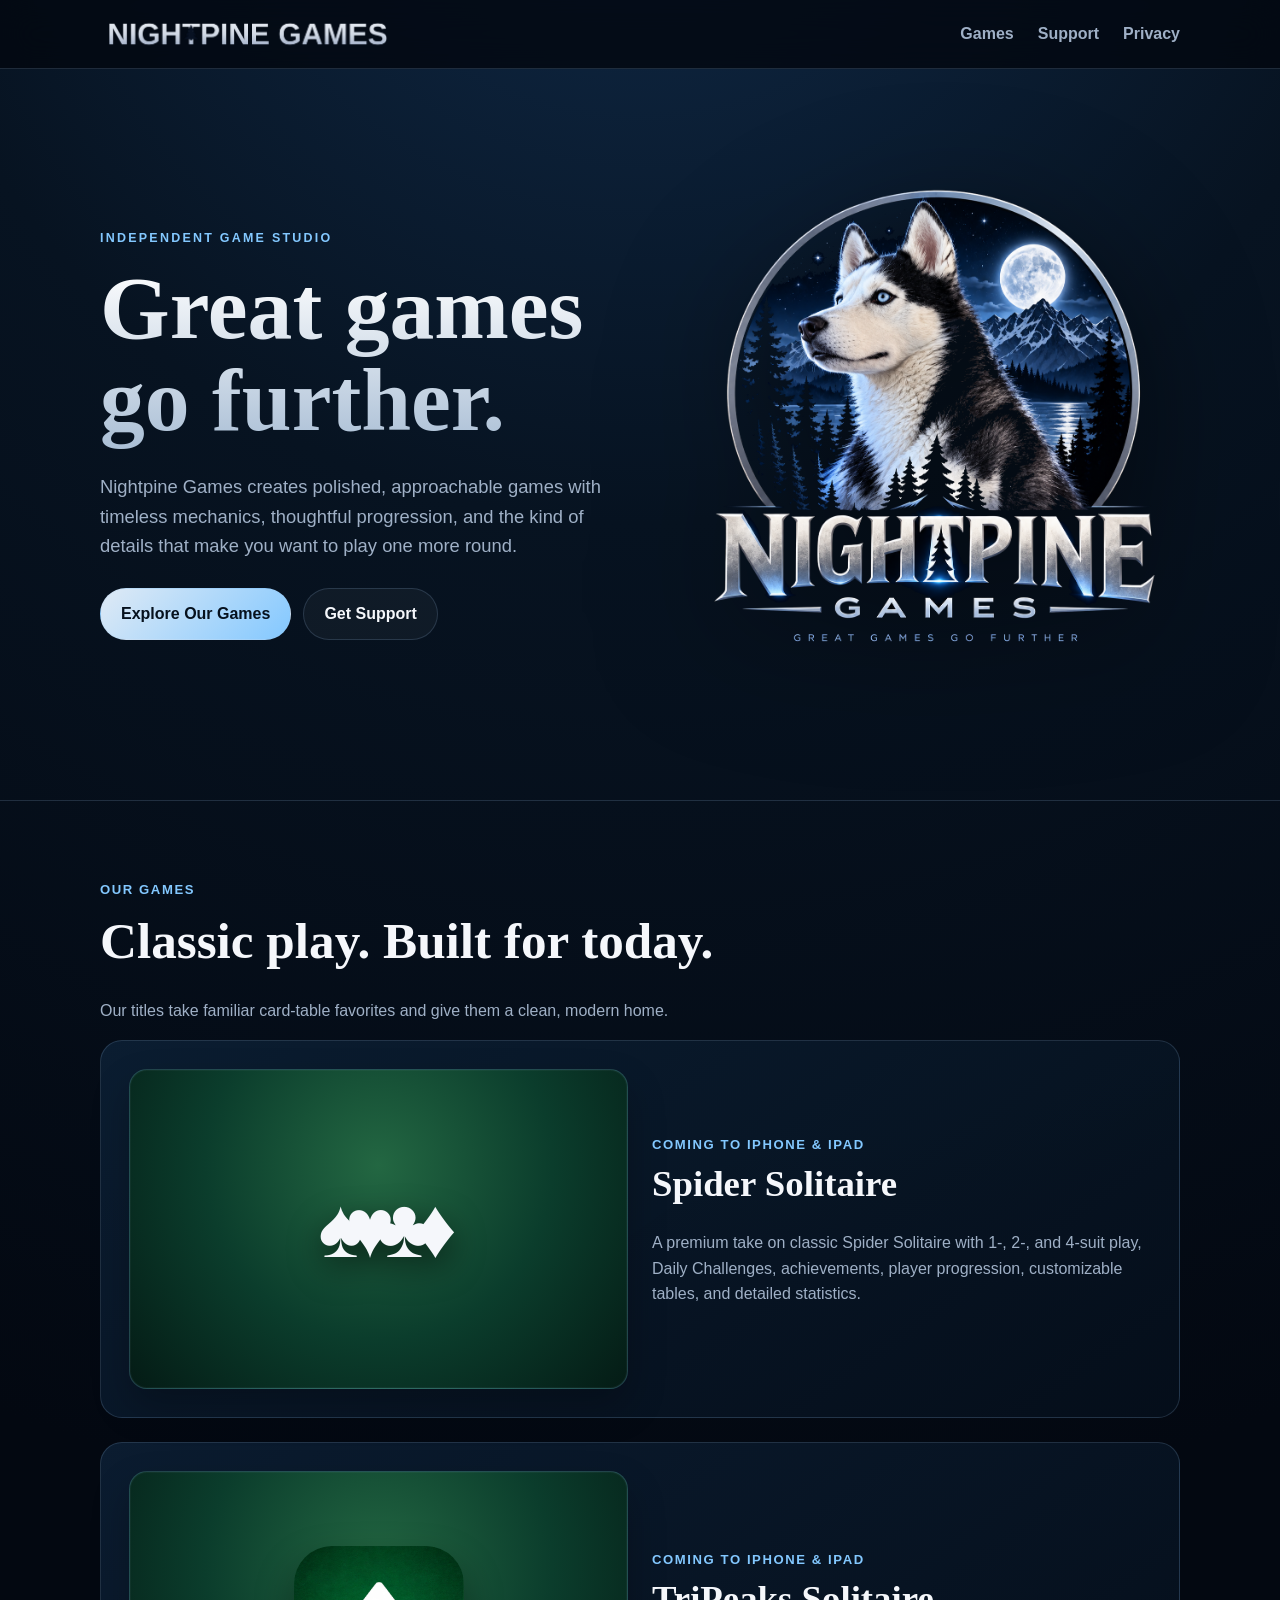
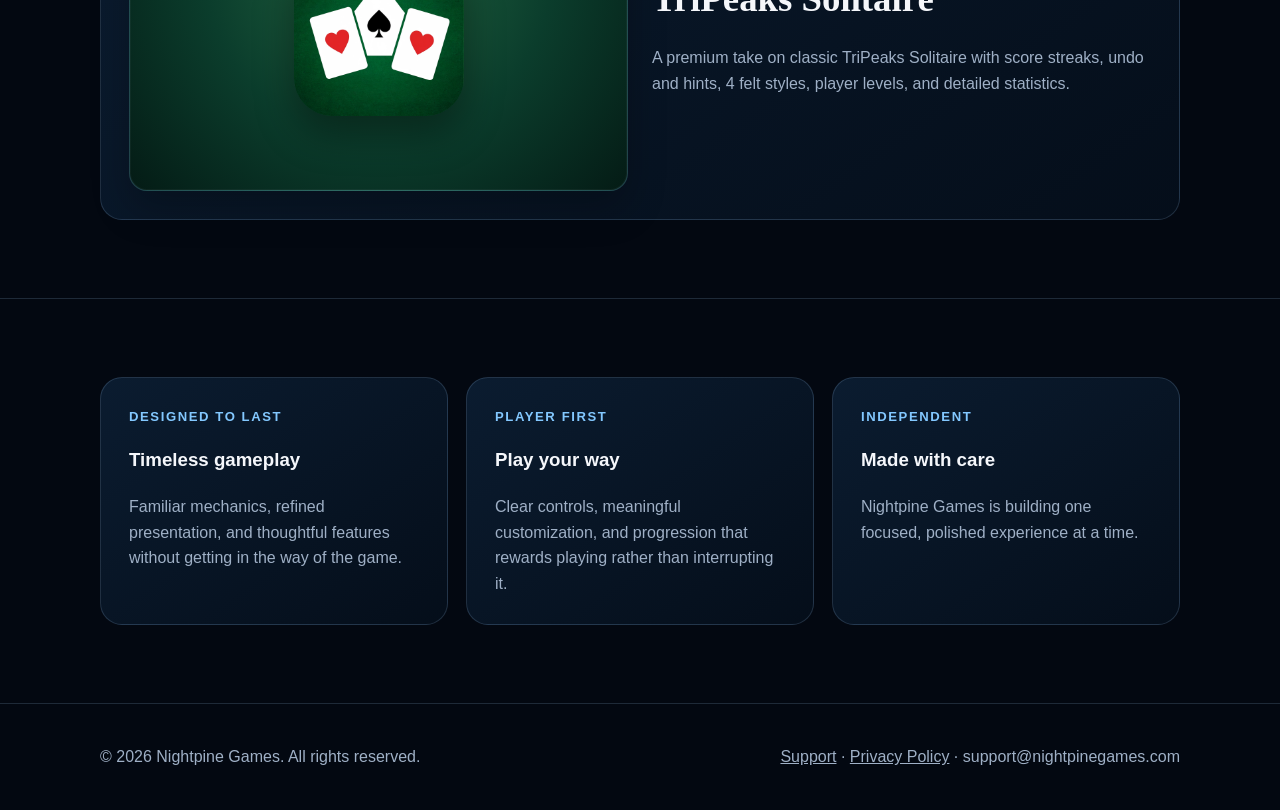
==== commit 7b965d7d: "Cache-bust: rename nav logo to v2" ====
--- a/index.html
+++ b/index.html
@@ -1 +1 @@
-<!doctype html><html lang="en"><head><meta charset="utf-8"><meta name="viewport" content="width=device-width,initial-scale=1"><title>Nightpine Games</title><meta name="description" content="Nightpine Games creates polished games built for one more hand, one more challenge, and one more win."><link rel="stylesheet" href="style.css"></head><body><header><nav class="wrap"><a class="brand" href="index.html"><img src="nightpine-nav-logo.png" alt="Nightpine Games" style="height:36px;display:block;"></a><div class="links"><a href="#games">Games</a><a href="support.html">Support</a><a href="privacy.html">Privacy</a></div></nav></header><main><div class="wrap hero"><div class="hero-copy"><div class="eyebrow">Independent Game Studio</div><h1>Great games go further.</h1><p>Nightpine Games creates polished, approachable games with timeless mechanics, thoughtful progression, and the kind of details that make you want to play one more round.</p><div class="actions"><a class="btn primary" href="#games">Explore Our Games</a><a class="btn secondary" href="support.html">Get Support</a></div></div><img class="logo" src="nightpine-logo.png" alt="Nightpine Games logo featuring a husky, moonlit mountains and pine trees"></div><section id="games"><div class="wrap"><div class="meta">Our Games</div><h2>Classic play. Built for today.</h2><p class="lead">Our titles take familiar card-table favorites and give them a clean, modern home.</p><div class="card game"><div class="game-art"><div class="cards">♠️♥️♣️♦️</div></div><div><div class="meta">Coming to iPhone & iPad</div><h2 style="font-size:2.3rem">Spider Solitaire</h2><p class="lead">A premium take on classic Spider Solitaire with 1-, 2-, and 4-suit play, Daily Challenges, achievements, player progression, customizable tables, and detailed statistics.</p></div></div><div class="card game" style="margin-top:24px;"><div class="game-art"><img src="tripeaks-icon.png" alt="TriPeaks Solitaire app icon" style="width:170px;height:170px;border-radius:38px;box-shadow:0 18px 38px rgba(0,0,0,.4);"></div><div><div class="meta">Coming to iPhone & iPad</div><h2 style="font-size:2.3rem">TriPeaks Solitaire</h2><p class="lead">A premium take on classic TriPeaks Solitaire with score streaks, undo and hints, 4 felt styles, player levels, and detailed statistics.</p></div></div></div></section><section><div class="wrap"><div class="grid"><div class="card"><div class="meta">Designed to Last</div><h3>Timeless gameplay</h3><p>Familiar mechanics, refined presentation, and thoughtful features without getting in the way of the game.</p></div><div class="card"><div class="meta">Player First</div><h3>Play your way</h3><p>Clear controls, meaningful customization, and progression that rewards playing rather than interrupting it.</p></div><div class="card"><div class="meta">Independent</div><h3>Made with care</h3><p>Nightpine Games is building one focused, polished experience at a time.</p></div></div></div></section></main><footer><div class="wrap"><div>© 2026 Nightpine Games. All rights reserved.</div><div><a href="support.html">Support</a> · <a href="privacy.html">Privacy Policy</a> · support@nightpinegames.com</div></div></footer></body></html>
+<!doctype html><html lang="en"><head><meta charset="utf-8"><meta name="viewport" content="width=device-width,initial-scale=1"><title>Nightpine Games</title><meta name="description" content="Nightpine Games creates polished games built for one more hand, one more challenge, and one more win."><link rel="stylesheet" href="style.css"></head><body><header><nav class="wrap"><a class="brand" href="index.html"><img src="nightpine-nav-logo-v2.png" alt="Nightpine Games" style="height:36px;display:block;"></a><div class="links"><a href="#games">Games</a><a href="support.html">Support</a><a href="privacy.html">Privacy</a></div></nav></header><main><div class="wrap hero"><div class="hero-copy"><div class="eyebrow">Independent Game Studio</div><h1>Great games go further.</h1><p>Nightpine Games creates polished, approachable games with timeless mechanics, thoughtful progression, and the kind of details that make you want to play one more round.</p><div class="actions"><a class="btn primary" href="#games">Explore Our Games</a><a class="btn secondary" href="support.html">Get Support</a></div></div><img class="logo" src="nightpine-logo.png" alt="Nightpine Games logo featuring a husky, moonlit mountains and pine trees"></div><section id="games"><div class="wrap"><div class="meta">Our Games</div><h2>Classic play. Built for today.</h2><p class="lead">Our titles take familiar card-table favorites and give them a clean, modern home.</p><div class="card game"><div class="game-art"><div class="cards">♠️♥️♣️♦️</div></div><div><div class="meta">Coming to iPhone & iPad</div><h2 style="font-size:2.3rem">Spider Solitaire</h2><p class="lead">A premium take on classic Spider Solitaire with 1-, 2-, and 4-suit play, Daily Challenges, achievements, player progression, customizable tables, and detailed statistics.</p></div></div><div class="card game" style="margin-top:24px;"><div class="game-art"><img src="tripeaks-icon.png" alt="TriPeaks Solitaire app icon" style="width:170px;height:170px;border-radius:38px;box-shadow:0 18px 38px rgba(0,0,0,.4);"></div><div><div class="meta">Coming to iPhone & iPad</div><h2 style="font-size:2.3rem">TriPeaks Solitaire</h2><p class="lead">A premium take on classic TriPeaks Solitaire with score streaks, undo and hints, 4 felt styles, player levels, and detailed statistics.</p></div></div></div></section><section><div class="wrap"><div class="grid"><div class="card"><div class="meta">Designed to Last</div><h3>Timeless gameplay</h3><p>Familiar mechanics, refined presentation, and thoughtful features without getting in the way of the game.</p></div><div class="card"><div class="meta">Player First</div><h3>Play your way</h3><p>Clear controls, meaningful customization, and progression that rewards playing rather than interrupting it.</p></div><div class="card"><div class="meta">Independent</div><h3>Made with care</h3><p>Nightpine Games is building one focused, polished experience at a time.</p></div></div></div></section></main><footer><div class="wrap"><div>© 2026 Nightpine Games. All rights reserved.</div><div><a href="support.html">Support</a> · <a href="privacy.html">Privacy Policy</a> · support@nightpinegames.com</div></div></footer></body></html>
